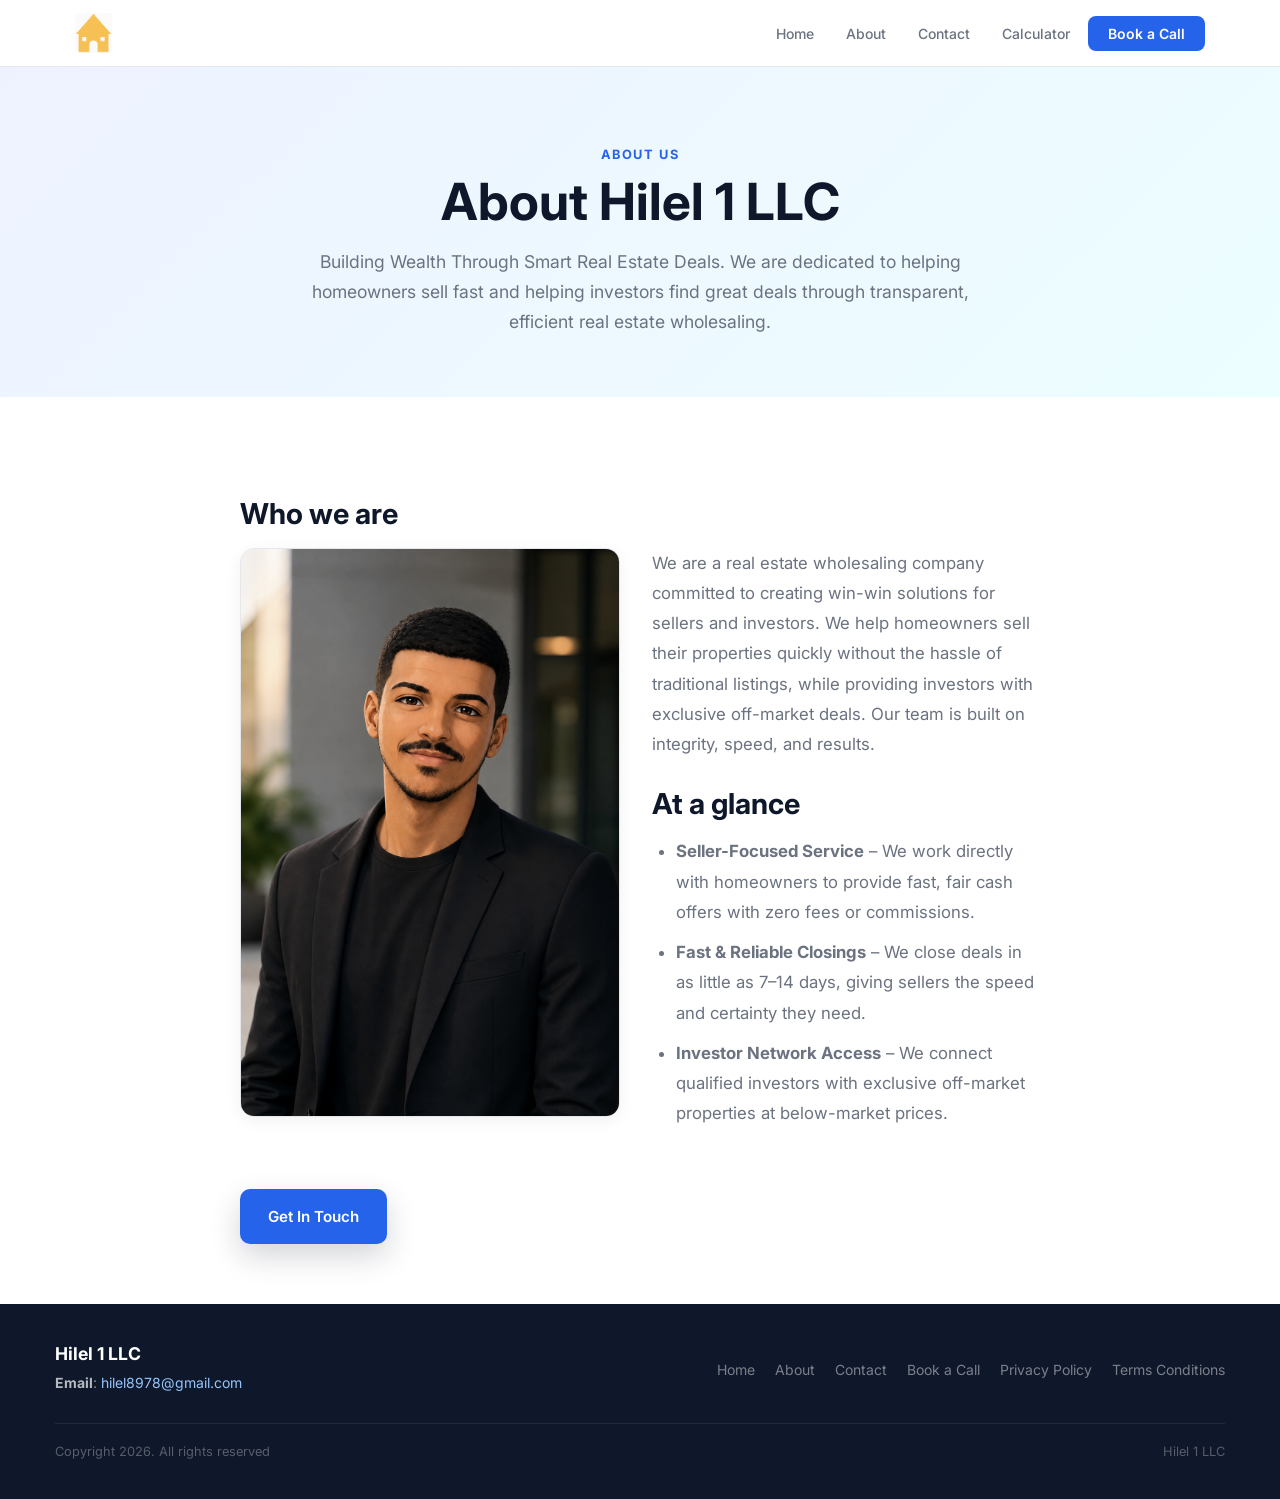
==== about.html @ 037d678c "Initial website import" ====
<!DOCTYPE html>
<html lang="en">
<head>
  <meta charset="UTF-8">
  <meta name="viewport" content="width=device-width, initial-scale=1.0">
  <title>About Us - Hilel 1 LLC</title>
  <meta name="description" content="Discover our company's story, mission, and values. Learn more about who we are and what drives our team.">
  <link rel="preconnect" href="https://fonts.googleapis.com">
  <link rel="preconnect" href="https://fonts.gstatic.com" crossorigin>
  <link href="https://fonts.googleapis.com/css2?family=Inter:ital,wght@0,400..800;1,400..800&display=swap" rel="stylesheet">
  <link rel="stylesheet" href="assets/css/style.css">
</head>
<body>

<!-- ══ NAV ══ -->
<nav>
  <div class="nav-inner">
    <a href="index.html" style="display:block;">
      <img src="assets/images/hillel_home_logo.png?v=home-yellow-2" alt="Home logo" class="nav-logo-img">
    </a>
    <div class="nav-links" id="nav-links">
      <a href="index.html" class="hide-mob">Home</a>
      <a href="about.html" class="hide-mob">About</a>
      <a href="contact.html" class="hide-mob">Contact</a>
      <a href="Calculator.html" class="hide-mob">Calculator</a>
      <a href="appointment.html" class="nav-cta">Book a Call</a>
    </div>
    <button class="hamburger" id="hamburger" aria-label="Toggle navigation">
      <span></span><span></span><span></span>
    </button>
  </div>
</nav>

<!-- ══ PAGE HEADER ══ -->
<header class="page-header">
  <div class="section-label">About Us</div>
  <h1 class="page-header-title">About Hilel 1 LLC</h1>
  <p class="page-header-desc">
    Building Wealth Through Smart Real Estate Deals. We are dedicated to helping homeowners sell fast and helping investors find great deals through transparent, efficient real estate wholesaling.
  </p>
</header>

<!-- ══ CONTENT ══ -->
<main class="content-block">
  <div class="content-inner">
    <h2>Who we are</h2>
    <div class="about-split">
      <img src="assets/images/hero-owner-professional.png" alt="Hilel 1 LLC representative" class="about-intro-photo">
      <div class="about-split-copy">
        <div class="about-intro-copy">
          <p>
            We are a real estate wholesaling company committed to creating win-win solutions for sellers and investors. We help homeowners sell their properties quickly without the hassle of traditional listings, while providing investors with exclusive off-market deals. Our team is built on integrity, speed, and results.
          </p>
        </div>

        <div class="about-glance">
          <h2>At a glance</h2>
          <ul>
            <li><strong>Seller-Focused Service</strong> – We work directly with homeowners to provide fast, fair cash offers with zero fees or commissions.</li>
            <li><strong>Fast &amp; Reliable Closings</strong> – We close deals in as little as 7–14 days, giving sellers the speed and certainty they need.</li>
            <li><strong>Investor Network Access</strong> – We connect qualified investors with exclusive off-market properties at below-market prices.</li>
          </ul>
        </div>
      </div>
    </div>

    <div style="margin-top: 40px;">
      <a href="contact.html" class="btn btn-blue">Get In Touch</a>
    </div>
  </div>
</main>

<!-- ══ FOOTER ══ -->
<footer id="footer">
  <div class="footer-inner">
    <div class="footer-top">
      <div class="footer-brand">
        <h3>Hilel 1 LLC</h3>
        <div class="footer-contact">
          <p><strong style="color:rgba(255,255,255,.7);">Email</strong>: <a href="mailto:hilel8978@gmail.com">hilel8978@gmail.com</a></p>
        </div>
      </div>
      <div class="footer-links">
        <a href="index.html">Home</a>
        <a href="about.html">About</a>
        <a href="contact.html">Contact</a>
        <a href="appointment.html">Book a Call</a>
        <a href="privacy-policy.html">Privacy Policy</a>
        <a href="terms-and-conditions.html">Terms Conditions</a>
      </div>
    </div>
    <div class="footer-legal">
      <p>Copyright 2026. All rights reserved</p>
      <p>Hilel 1 LLC</p>
    </div>
  </div>
</footer>

<script>
  document.getElementById('hamburger').addEventListener('click', function() {
    document.getElementById('nav-links').classList.toggle('active');
  });
</script>

</body>
</html>
---- assets/css/style.css ----
*, *::before, *::after { box-sizing: border-box; margin: 0; padding: 0; }

:root {
  --font-sans: 'Inter', system-ui, -apple-system, BlinkMacSystemFont, 'Segoe UI', sans-serif;
  --blue:     #2563eb;
  --blue-dk:  #1d4ed8;
  --blue-lt:  #eff6ff;
  --green:    #10b981;
  --navy:     #0f172a;
  --gray:     #6b7280;
  --gray-lt:  #f9fafb;
  --border:   #e5e7eb;
  --white:    #ffffff;
  --gold:     #f59e0b;
  --radius:   12px;
  --shadow-sm: 0 4px 16px rgba(15,23,42,.06);
  --shadow:    0 12px 40px rgba(15,23,42,.10);
}

html { scroll-behavior: smooth; }
body {
  font-family: var(--font-sans);
  background: var(--white);
  color: var(--navy);
  overflow-x: hidden;
}

button, input, textarea, select {
  font: inherit;
}

/* ── ANIMATIONS ── */
@keyframes fadeUp { from { opacity:0; transform:translateY(24px); } to { opacity:1; transform:translateY(0); } }
.fade-up { animation: fadeUp .65s ease both; }
.d1 { animation-delay:.1s; } .d2 { animation-delay:.2s; }
.d3 { animation-delay:.3s; } .d4 { animation-delay:.4s; }

h1,h2,h3 { font-family: inherit; line-height: 1.15; }

/* ── NAV ── */
nav {
  position: sticky; top: 0; z-index: 100;
  background: rgba(255,255,255,.92); backdrop-filter: blur(14px);
  border-bottom: 1px solid var(--border);
}
.nav-inner {
  max-width: 1170px; margin: 0 auto; padding: 0 20px;
  display: flex; align-items: center; justify-content: space-between;
  height: 66px;
}
.nav-logo-img { height: 40px; object-fit: contain; display: block; }
.nav-links { display: flex; gap: 4px; align-items: center; }
.nav-links a {
  color: var(--gray); text-decoration: none;
  font-size: .875rem; font-weight: 500; padding: 8px 14px; border-radius: 8px;
  transition: color .2s, background .2s;
}
.nav-links a:hover { color: var(--navy); background: var(--gray-lt); }
.nav-links .nav-cta {
  background: var(--blue); color: var(--white) !important;
  font-weight: 600; padding: 9px 20px; border-radius: 8px;
}
.nav-links .nav-cta:hover { background: var(--blue-dk); }
.hamburger { display: none; background: none; border: none; cursor: pointer; padding: 8px; }
.hamburger span { display: block; width: 22px; height: 2px; background: var(--navy); margin: 5px 0; border-radius: 2px; transition: all .3s; }

/* ── HERO ── */
.hero {
  background: linear-gradient(135deg, #eef2ff 0%, #ecfeff 100%);
  padding: 80px 20px;
  position: relative;
  isolation: isolate;
}
.hero-owner {
  background-image: url('../images/hero-owner-professional.png');
  background-size: cover;
  background-position: center 30%;
}
.hero-owner::before {
  content: "";
  position: absolute;
  inset: 0;
  background: linear-gradient(100deg, rgba(15,23,42,.82) 0%, rgba(15,23,42,.65) 48%, rgba(15,23,42,.45) 100%);
  z-index: -1;
}
.hero-inner {
  max-width: 1170px; margin: 0 auto;
  display: grid; grid-template-columns: 1fr 420px; gap: 60px; align-items: center;
  position: relative;
  z-index: 1;
}
.hero-badge {
  display: inline-block;
  color: var(--blue); font-size: .8rem; font-weight: 700; letter-spacing: .1em;
  text-transform: uppercase; margin-bottom: 20px;
}
.hero-title {
  font-size: clamp(2.4rem, 5vw, 3.8rem);
  color: var(--navy); margin-bottom: 24px;
  max-width: 780px;
}
.hero-title em { font-style: italic; color: var(--blue); }
.hero-desc { color: var(--gray); font-size: 1.05rem; line-height: 1.75; max-width: 500px; margin-bottom: 36px; }
.hero-btns { display: flex; gap: 12px; flex-wrap: wrap; }
.hero-owner .hero-badge {
  color: #fbbf24;
  background: rgba(15,23,42,.5);
  padding: 8px 12px;
  border-radius: 999px;
}
.hero-owner .hero-title { color: #ffffff; text-shadow: 0 10px 28px rgba(0,0,0,.35); }
.hero-owner .hero-desc { color: rgba(255,255,255,.88); max-width: 620px; }
.hero-hook {
  display: flex;
  flex-wrap: wrap;
  gap: 10px;
  margin-top: 20px;
}
.hero-hook span {
  display: inline-flex;
  align-items: center;
  padding: 9px 14px;
  border-radius: 999px;
  font-size: .8rem;
  font-weight: 700;
  letter-spacing: .04em;
  text-transform: uppercase;
  color: #ffffff;
  border: 1px solid rgba(255,255,255,.35);
  background: rgba(255,255,255,.12);
}

/* ── BUTTONS ── */
.btn {
  display: inline-flex; align-items: center; gap: 8px;
  padding: 14px 28px; border-radius: 10px; font-weight: 600; font-size: .95rem;
  text-decoration: none; border: none; cursor: pointer; font-family: inherit;
  transition: all .2s;
}
.btn-blue  { background: var(--blue); color: var(--white); box-shadow: 0 12px 30px rgba(15,23,42,.18); }
.btn-blue:hover  { background: var(--blue-dk); transform: translateY(-2px); }
.btn-outline { background: var(--white); color: var(--navy); border: 1px solid var(--border); box-shadow: 0 4px 12px rgba(15,23,42,.03); }
.btn-outline:hover { background: var(--gray-lt); transform: translateY(-2px); }
.btn-cobalt { background: var(--blue); color: var(--white); box-shadow: 0 12px 30px rgba(15,23,42,.18); }
.btn-cobalt:hover { background: var(--blue-dk); transform: translateY(-2px); }
.btn-green  { background: var(--green); color: var(--white); }
.btn-green:hover { background: #0d9f72; transform: translateY(-2px); }
.btn-full { width: 100%; justify-content: center; }

/* ── INQUIRY CARD ── */
.inquiry-card {
  background: rgba(255,255,255,.96); border-radius: 16px;
  box-shadow: 0 20px 50px rgba(15,23,42,.24);
  padding: 36px 32px 28px;
  border: 1px solid rgba(255,255,255,.5);
}
.inquiry-card h3 { font-size: 1.3rem; margin-bottom: 10px; color: var(--navy); }
.inquiry-card p { color: var(--gray); font-size: .9rem; line-height: 1.65; margin-bottom: 28px; }

/* ── SECTIONS ── */
section { padding: 80px 20px; }
.section-inner { max-width: 1170px; margin: 0 auto; }
.section-label {
  font-size: .8rem; font-weight: 700; letter-spacing: .12em;
  text-transform: uppercase; color: var(--blue); margin-bottom: 10px;
}
.section-title { font-size: clamp(1.9rem, 3.5vw, 2.7rem); color: var(--navy); margin-bottom: 16px; }
.section-desc { color: var(--gray); font-size: 1.05rem; line-height: 1.8; }

/* ── FORMS ── */
.form-group { margin-bottom: 20px; }
.form-group label { display: block; font-size: 0.9rem; font-weight: 600; color: var(--navy); margin-bottom: 8px; }
.form-control {
  width: 100%; padding: 14px 16px; font-size: 1rem;
  border: 1px solid var(--border); border-radius: 10px; background: var(--gray-lt);
  transition: all .2s; color: var(--navy);
}
.form-control:focus { outline: none; border-color: var(--blue); background: var(--white); box-shadow: 0 0 0 4px var(--blue-lt); }
textarea.form-control { resize: vertical; min-height: 120px; }

/* ── PAGE HEADER (For Internal Pages) ── */
.page-header { background: linear-gradient(135deg, #eef2ff 0%, #ecfeff 100%); padding: 80px 20px 60px; text-align: center; }
.page-header-title { font-size: clamp(2rem, 4vw, 3.2rem); color: var(--navy); margin-bottom: 16px; }
.page-header-desc { color: var(--gray); font-size: 1.1rem; line-height: 1.7; max-width: 700px; margin: 0 auto; }

/* ── CONTENT BLOCK (For Text-heavy pages like About, Privacy) ── */
.content-block { background: var(--white); padding: 60px 20px; }
.content-inner { max-width: 800px; margin: 0 auto; color: var(--gray); font-size: 1.05rem; line-height: 1.8; }
.content-inner h2 { color: var(--navy); font-size: 1.8rem; margin: 40px 0 16px; }
.content-inner h3 { color: var(--navy); font-size: 1.4rem; margin: 30px 0 12px; }
.content-inner p { margin-bottom: 20px; }
.content-inner ul, .content-inner ol { margin: 0 0 20px 24px; padding: 0; }
.content-inner li { margin-bottom: 10px; }
.about-split {
  margin: 18px 0 22px;
  display: grid;
  grid-template-columns: minmax(260px, 380px) minmax(0, 1fr);
  gap: 32px;
  align-items: start;
}
.about-intro-photo {
  width: 100%;
  max-width: 380px;
  display: block;
  border-radius: 14px;
  border: 1px solid var(--border);
  box-shadow: var(--shadow-sm);
}
.about-intro-copy p:last-child { margin-bottom: 0; }
.about-glance {
  margin-top: 28px;
}
.about-glance h2 { margin-top: 0; }
.about-glance ul { margin-top: 2px; }

/* ── WHY CHOOSE US ── */
.why-us { background: var(--white); }
.why-header { text-align: center; margin-bottom: 56px; }
.why-header .section-title { letter-spacing: -.03em; }
.why-header .section-desc { max-width: 640px; margin: 0 auto; }
.why-grid { display: grid; grid-template-columns: repeat(3,1fr); gap: 24px; }
.why-card {
  background: var(--gray-lt); border-radius: var(--radius);
  padding: 28px 24px; border: 1px solid transparent;
  transition: box-shadow .25s, transform .25s, border-color .25s;
}
.why-card:hover { transform: translateY(-5px); box-shadow: var(--shadow); border-color: #dbeafe; }
.why-icon {
  color: #2563eb;
  margin-bottom: 16px;
  width: 48px; height: 48px; display: flex; align-items: center; justify-content: center;
  background: #dbeafe; border-radius: 10px;
}
.why-icon svg {
  width: 23px;
  height: 23px;
  display: block;
}
.why-card h3 { font-size: 1.15rem; margin-bottom: 10px; color: var(--navy); }
.why-card p { color: var(--gray); font-size: .92rem; line-height: 1.75; }

/* ── SERVICES ── */
.services { background: var(--gray-lt); }
.services-top-row {
  display: grid; grid-template-columns: 1fr auto; gap: 32px;
  align-items: flex-start; margin-bottom: 40px;
}
.services-img { width: 100%; max-width: 220px; object-fit: contain; opacity: .7; }
.services-grid { display: grid; grid-template-columns: repeat(3,1fr); gap: 24px; margin-bottom: 40px; }
.service-card {
  background: var(--white); border-radius: var(--radius);
  padding: 28px 24px; border: 1px solid var(--border);
  box-shadow: var(--shadow-sm);
  transition: transform .25s, box-shadow .25s;
}
.service-card:hover { transform: translateY(-5px); box-shadow: var(--shadow); }
.service-card h3 { font-size: 1.15rem; margin-bottom: 10px; color: var(--navy); }
.service-card p { color: var(--gray); font-size: .92rem; line-height: 1.75; }
.services-cta { text-align: center; }

/* ── CTA SECTION ── */
.cta-section { background: var(--white); }
.cta-inner {
  display: grid; grid-template-columns: 1fr auto; gap: 40px; align-items: center;
  padding: 56px 48px; background: #f0f9ff; border-radius: 20px;
  border: 1px solid #bfdbfe;
}
.cta-section h2 { font-size: clamp(1.6rem,3vw,2.2rem); margin-bottom: 14px; letter-spacing:-.03em; }
.cta-section p { color: var(--gray); font-size: 1rem; line-height: 1.7; }

/* ── FOOTER ── */
footer { background: #0f172a; padding: 40px 20px; }
.footer-inner { max-width: 1170px; margin: 0 auto; }
.footer-top {
  display: grid; grid-template-columns: 1fr 1fr; gap: 32px;
  padding-bottom: 28px; border-bottom: 1px solid rgba(255,255,255,.08);
  align-items: center;
}
.footer-brand h3 { font-size: 1.1rem; color: var(--white); margin-bottom: 8px; }
.footer-brand p, .footer-contact p { color: rgba(255,255,255,.5); font-size: .875rem; line-height: 1.6; }
.footer-contact a { color: #93c5fd; text-decoration: none; }
.footer-links {
  display: flex; gap: 20px; flex-wrap: wrap; justify-content: flex-end; align-items: center;
}
.footer-links a { color: rgba(255,255,255,.45); font-size: .875rem; text-decoration: none; transition: color .2s; }
.footer-links a:hover { color: #fbbf24; }
.footer-legal {
  padding-top: 20px; display: flex; justify-content: space-between; align-items: center;
  flex-wrap: wrap; gap: 12px;
}
.footer-legal p { color: rgba(255,255,255,.3); font-size: .8rem; }

/* ── RESPONSIVE ── */
@media (max-width: 900px) {
  .hero-inner { grid-template-columns: 1fr; }
  .why-grid { grid-template-columns: 1fr 1fr; }
  .services-grid { grid-template-columns: 1fr 1fr; }
  .services-top-row { grid-template-columns: 1fr; }
  .services-img { display: none; }
  .about-split { grid-template-columns: 1fr; gap: 18px; }
  .about-intro-photo { max-width: 100%; }
  .cta-inner { grid-template-columns: 1fr; padding: 40px 28px; }
  .footer-top { grid-template-columns: 1fr; }
  .footer-links { justify-content: flex-start; }
}
@media (max-width: 580px) {
  section { padding: 48px 16px; }
  .hero { padding: 48px 16px; }
  .page-header { padding: 48px 16px 40px; }
  .content-block { padding: 40px 16px; }
  .why-grid, .services-grid { grid-template-columns: 1fr; }
  .nav-links .hide-mob { display: none; }
  .hamburger { display: block; }
  .hero-hook { gap: 8px; }
  .hero-hook span { font-size: .72rem; padding: 8px 10px; }
}

/* Mobile Nav Menu */
.nav-links.active {
  display: flex; flex-direction: column; position: absolute; top: 66px; left: 0; right: 0;
  background: rgba(255,255,255,.98); padding: 20px; border-bottom: 1px solid var(--border);
  box-shadow: 0 10px 20px rgba(0,0,0,0.05); gap: 12px;
}
.nav-links.active a { width: 100%; text-align: center; }
.nav-links.active .hide-mob { display: block; }
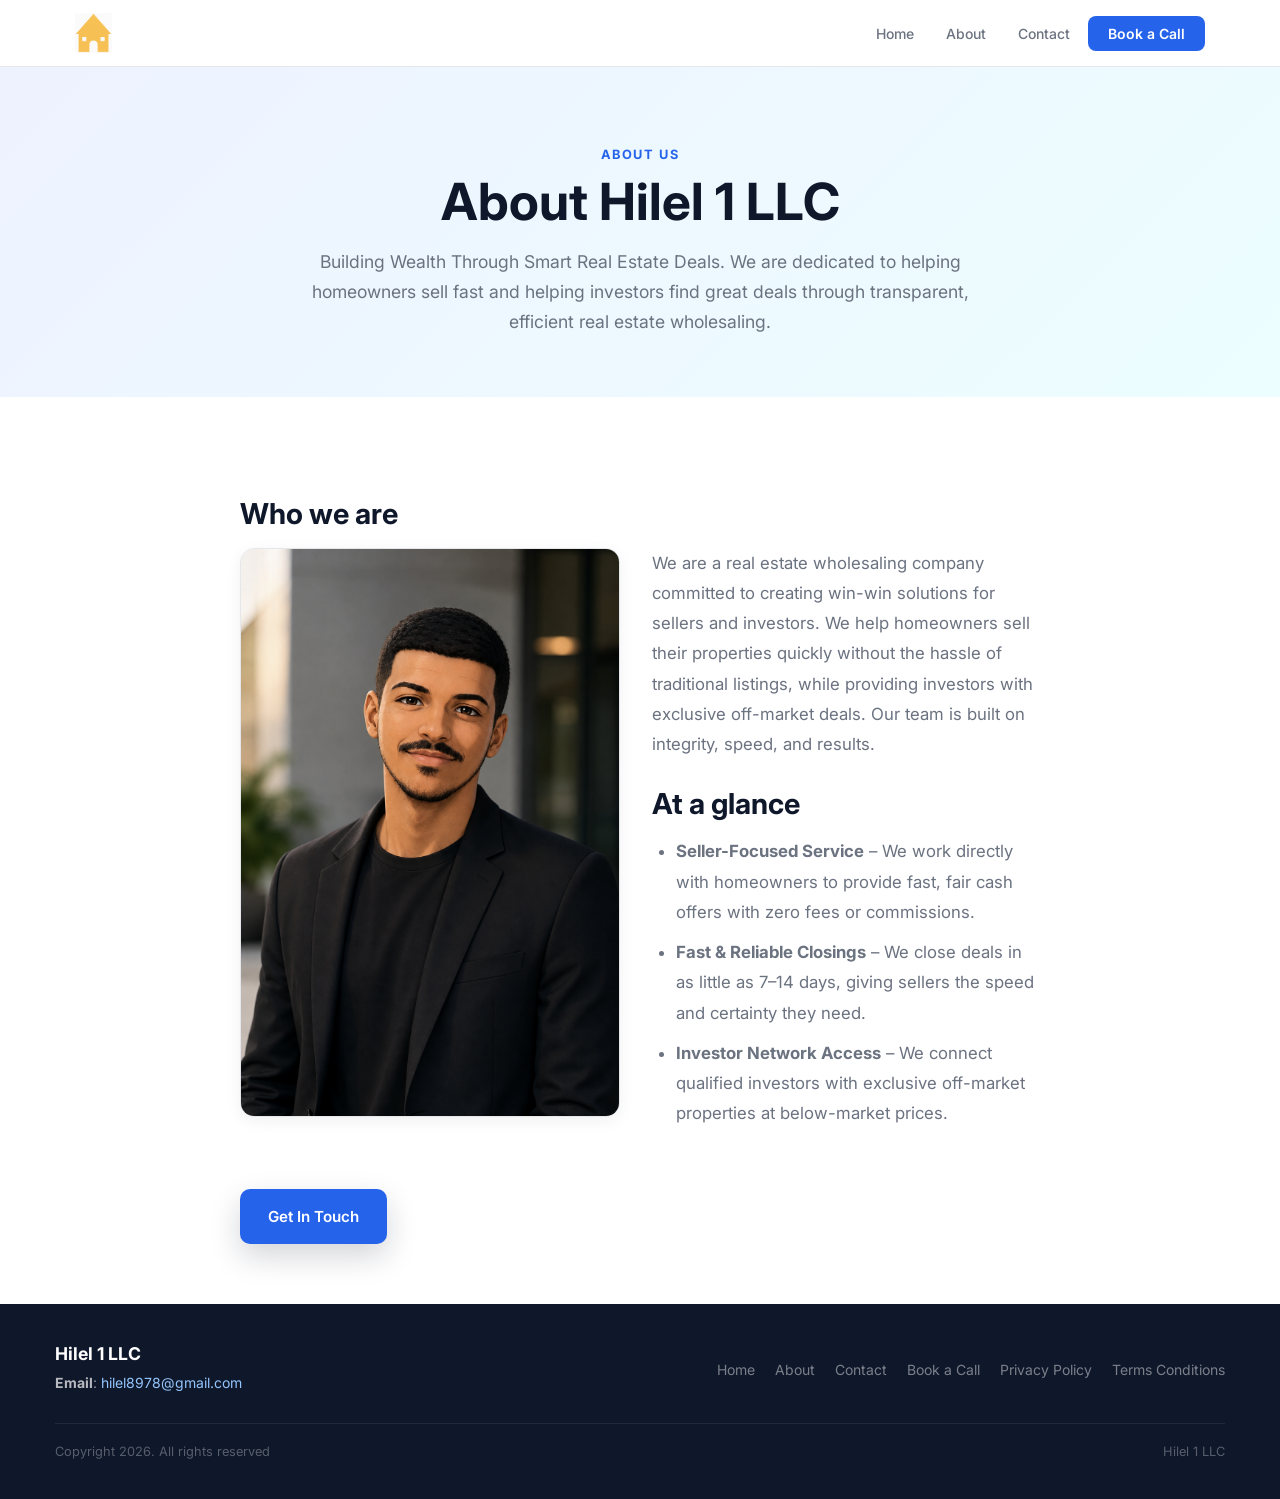
==== commit 457ef40c: "Protect calculator with basic auth" ====
--- a/about.html
+++ b/about.html
@@ -22,7 +22,6 @@
       <a href="index.html" class="hide-mob">Home</a>
       <a href="about.html" class="hide-mob">About</a>
       <a href="contact.html" class="hide-mob">Contact</a>
-      <a href="Calculator.html" class="hide-mob">Calculator</a>
       <a href="appointment.html" class="nav-cta">Book a Call</a>
     </div>
     <button class="hamburger" id="hamburger" aria-label="Toggle navigation">
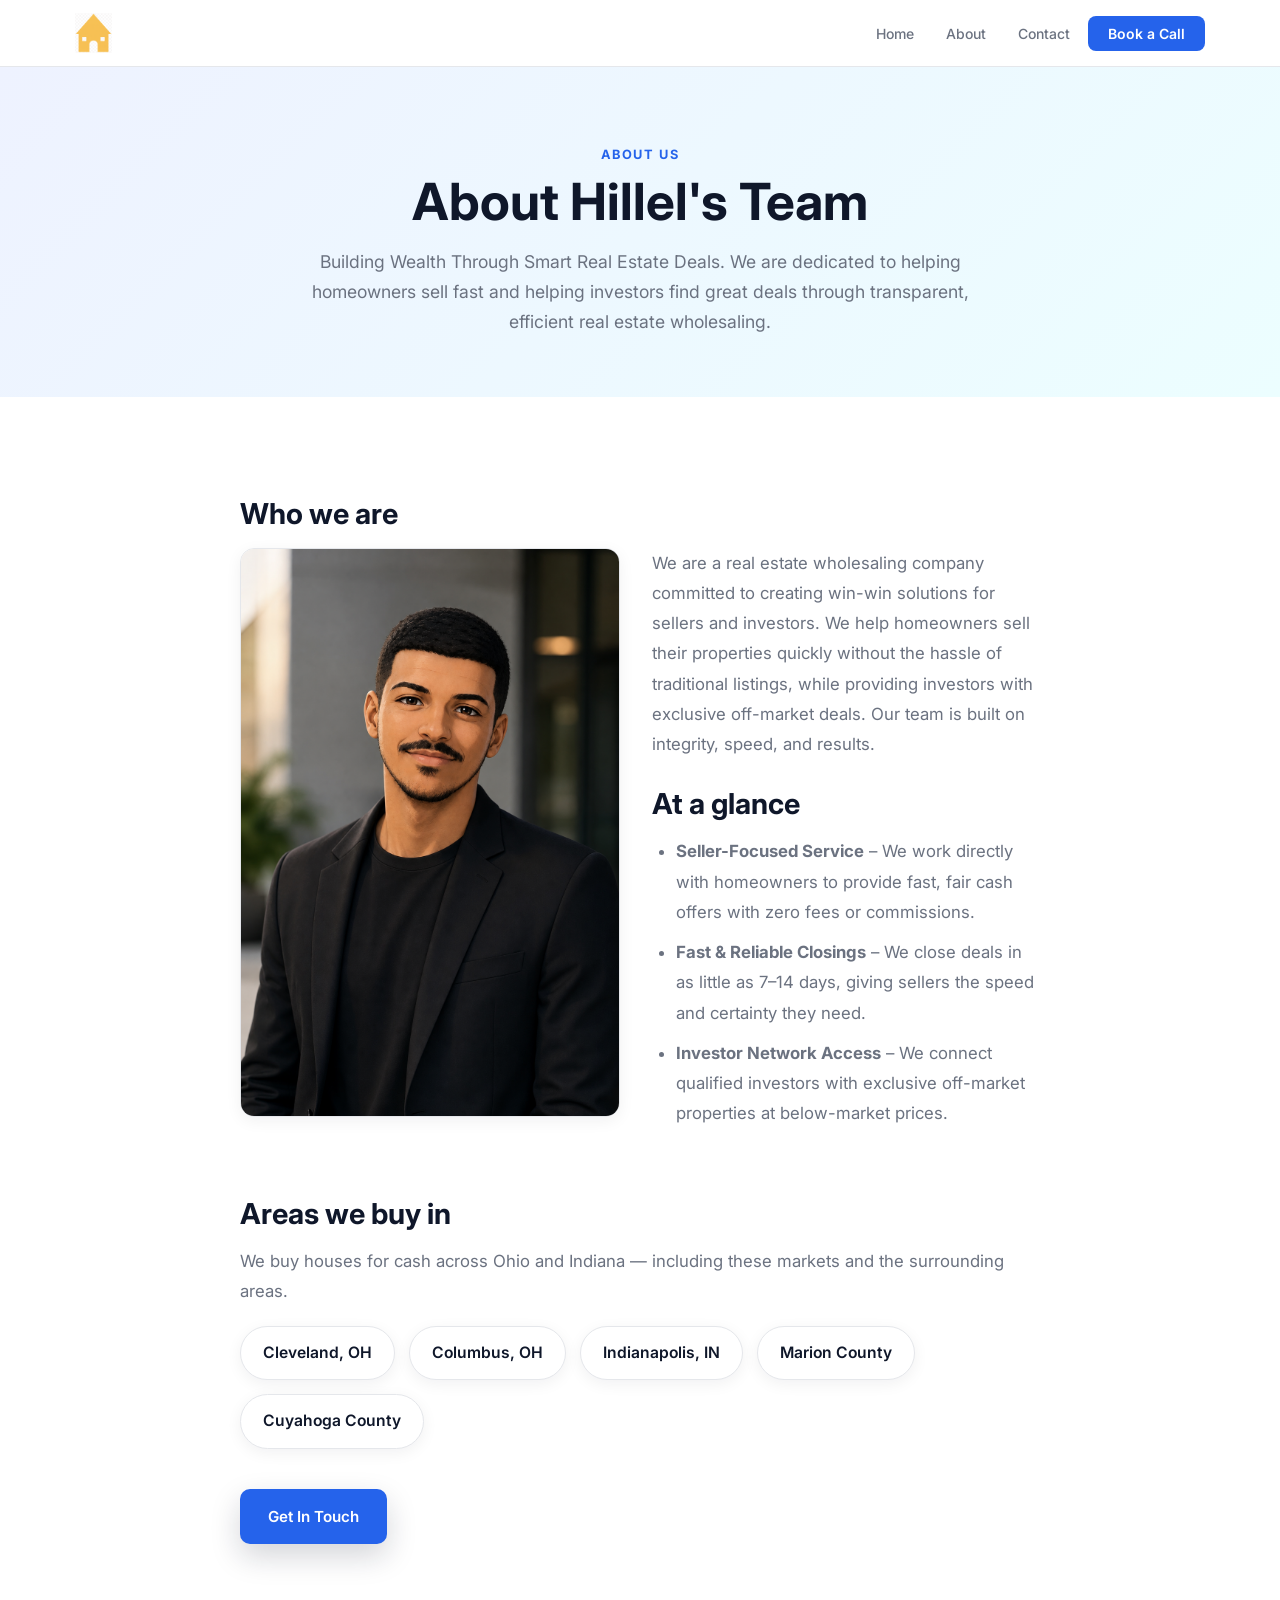
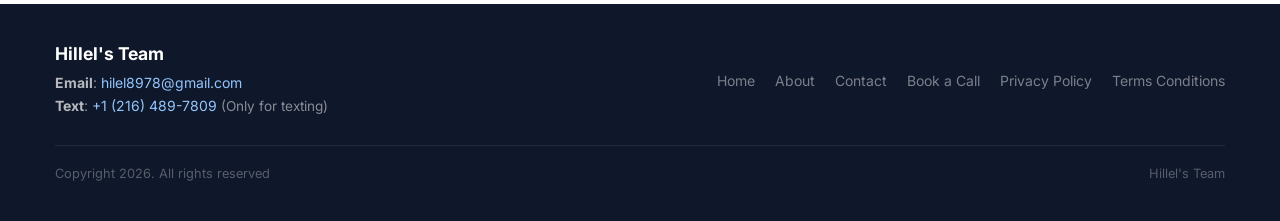
==== commit 3264cfe8: "Rebrand to Hillel's Team, add texting line and service areas - Replace "Hilel 1 LLC" with "Hillel's " ====
--- a/about.html
+++ b/about.html
@@ -3,8 +3,24 @@
 <head>
   <meta charset="UTF-8">
   <meta name="viewport" content="width=device-width, initial-scale=1.0">
-  <title>About Us - Hilel 1 LLC</title>
-  <meta name="description" content="Discover our company's story, mission, and values. Learn more about who we are and what drives our team.">
+  <title>About Hillel's Team | Trusted Cash Home Buyers in Ohio</title>
+  <meta name="description" content="Meet the team behind Hillel's Team. We're local Ohio cash home buyers helping sellers close fast, as-is, with fair offers and no agent fees or commissions.">
+  <meta name="author" content="Hillel's Team">
+  <link rel="canonical" href="https://cashbuyersohio.net/about.html">
+  <meta name="robots" content="index, follow">
+
+  <!-- Open Graph / social sharing -->
+  <meta property="og:type" content="website">
+  <meta property="og:site_name" content="Hillel's Team — Cash Buyers Ohio">
+  <meta property="og:title" content="About Hillel's Team | Trusted Cash Home Buyers in Ohio">
+  <meta property="og:description" content="Local Ohio cash home buyers helping sellers close fast, as-is, with fair offers and no agent fees or commissions.">
+  <meta property="og:url" content="https://cashbuyersohio.net/about.html">
+  <meta property="og:image" content="https://cashbuyersohio.net/assets/images/about-owner.jpeg">
+  <meta name="twitter:card" content="summary_large_image">
+  <meta name="twitter:title" content="About Hillel's Team | Trusted Cash Home Buyers in Ohio">
+  <meta name="twitter:description" content="Local Ohio cash home buyers helping sellers close fast, as-is, with fair offers.">
+  <meta name="twitter:image" content="https://cashbuyersohio.net/assets/images/about-owner.jpeg">
+
   <link rel="preconnect" href="https://fonts.googleapis.com">
   <link rel="preconnect" href="https://fonts.gstatic.com" crossorigin>
   <link href="https://fonts.googleapis.com/css2?family=Inter:ital,wght@0,400..800;1,400..800&display=swap" rel="stylesheet">
@@ -33,7 +49,7 @@
 <!-- ══ PAGE HEADER ══ -->
 <header class="page-header">
   <div class="section-label">About Us</div>
-  <h1 class="page-header-title">About Hilel 1 LLC</h1>
+  <h1 class="page-header-title">About Hillel's Team</h1>
   <p class="page-header-desc">
     Building Wealth Through Smart Real Estate Deals. We are dedicated to helping homeowners sell fast and helping investors find great deals through transparent, efficient real estate wholesaling.
   </p>
@@ -44,7 +60,7 @@
   <div class="content-inner">
     <h2>Who we are</h2>
     <div class="about-split">
-      <img src="assets/images/hero-owner-professional.png" alt="Hilel 1 LLC representative" class="about-intro-photo">
+      <img src="assets/images/hero-owner-professional.png" alt="Hillel's Team representative" class="about-intro-photo">
       <div class="about-split-copy">
         <div class="about-intro-copy">
           <p>
@@ -63,6 +79,18 @@
       </div>
     </div>
 
+    <div style="margin-top: 48px;">
+      <h2>Areas we buy in</h2>
+      <p>We buy houses for cash across Ohio and Indiana — including these markets and the surrounding areas.</p>
+      <div style="display:flex;flex-wrap:wrap;gap:14px;margin-top:20px;">
+        <span class="area-chip">Cleveland, OH</span>
+        <span class="area-chip">Columbus, OH</span>
+        <span class="area-chip">Indianapolis, IN</span>
+        <span class="area-chip">Marion County</span>
+        <span class="area-chip">Cuyahoga County</span>
+      </div>
+    </div>
+
     <div style="margin-top: 40px;">
       <a href="contact.html" class="btn btn-blue">Get In Touch</a>
     </div>
@@ -74,9 +102,10 @@
   <div class="footer-inner">
     <div class="footer-top">
       <div class="footer-brand">
-        <h3>Hilel 1 LLC</h3>
+        <h3>Hillel's Team</h3>
         <div class="footer-contact">
           <p><strong style="color:rgba(255,255,255,.7);">Email</strong>: <a href="mailto:hilel8978@gmail.com">hilel8978@gmail.com</a></p>
+          <p><strong style="color:rgba(255,255,255,.7);">Text</strong>: <a href="sms:+12164897809">+1 (216) 489-7809</a> <span style="color:rgba(255,255,255,.5);font-size:.85rem;">(Only for texting)</span></p>
         </div>
       </div>
       <div class="footer-links">
@@ -90,7 +119,7 @@
     </div>
     <div class="footer-legal">
       <p>Copyright 2026. All rights reserved</p>
-      <p>Hilel 1 LLC</p>
+      <p>Hillel's Team</p>
     </div>
   </div>
 </footer>
--- a/assets/css/style.css
+++ b/assets/css/style.css
@@ -323,3 +323,18 @@
 }
 .nav-links.active a { width: 100%; text-align: center; }
 .nav-links.active .hide-mob { display: block; }
+
+/* Service area chips */
+.area-chip {
+  display: inline-block;
+  padding: 12px 22px;
+  background: var(--white);
+  border: 1px solid var(--border);
+  border-radius: 999px;
+  color: var(--navy);
+  font-weight: 600;
+  font-size: 0.98rem;
+  box-shadow: var(--shadow-sm);
+  transition: border-color .15s, color .15s;
+}
+.area-chip:hover { border-color: var(--blue); color: var(--blue); }
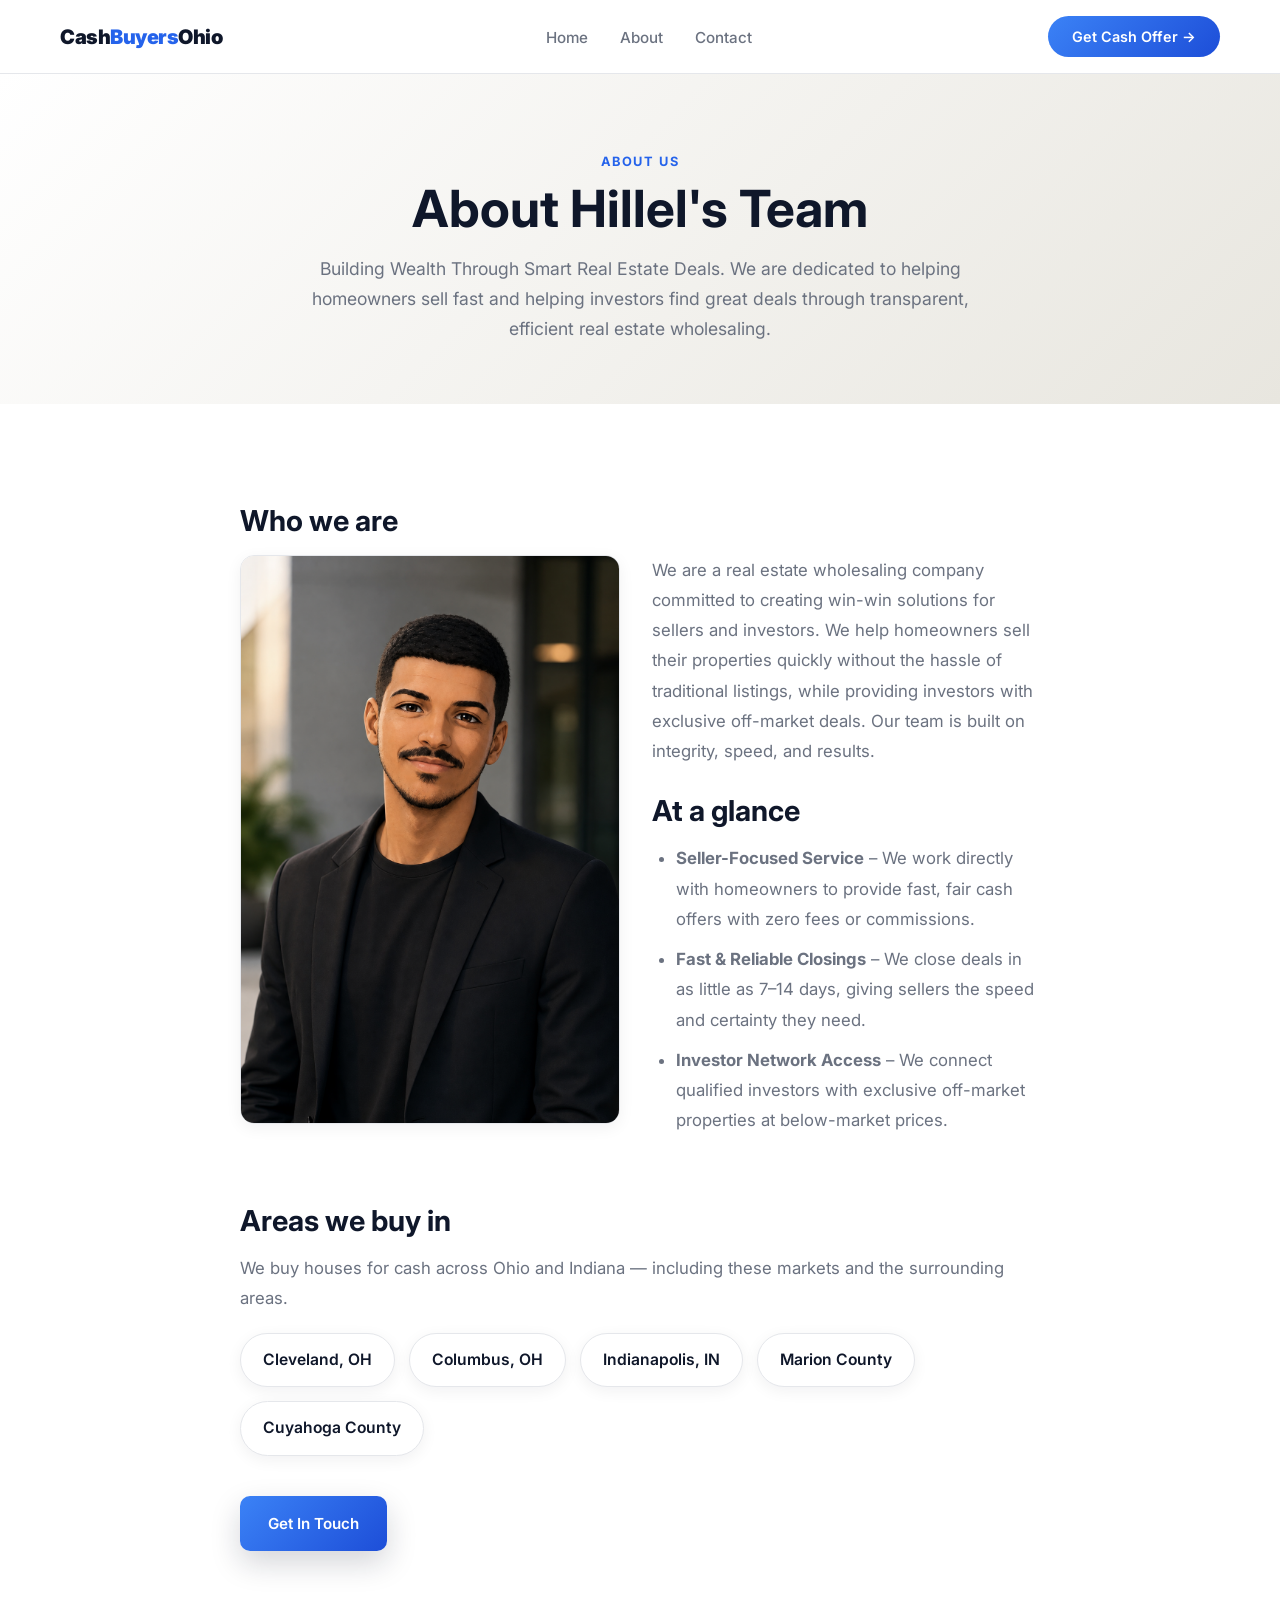
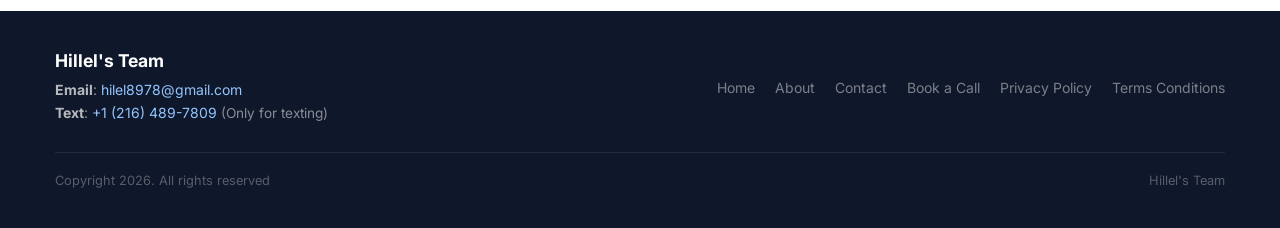
==== commit be793e5b: "Apply UI design updates: background gradients, mobile nav, rounded buttons, and layout fixes" ====
--- a/about.html
+++ b/about.html
@@ -29,21 +29,17 @@
 <body>
 
 <!-- ══ NAV ══ -->
-<nav>
-  <div class="nav-inner">
-    <a href="index.html" style="display:block;">
-      <img src="assets/images/hillel_home_logo.png?v=home-yellow-2" alt="Home logo" class="nav-logo-img">
-    </a>
-    <div class="nav-links" id="nav-links">
-      <a href="index.html" class="hide-mob">Home</a>
-      <a href="about.html" class="hide-mob">About</a>
-      <a href="contact.html" class="hide-mob">Contact</a>
-      <a href="appointment.html" class="nav-cta">Book a Call</a>
-    </div>
-    <button class="hamburger" id="hamburger" aria-label="Toggle navigation">
-      <span></span><span></span><span></span>
-    </button>
+<nav class="nav-d5">
+  <div class="n-logo"><a href="index.html" style="text-decoration:none;color:inherit;">Cash<em>Buyers</em>Ohio</a></div>
+  <div class="n-links" id="mobile-menu">
+    <a href="index.html">Home</a>
+    <a href="about.html">About</a>
+    <a href="contact.html">Contact</a>
   </div>
+  <a href="appointment.html" class="n-cta">Get Cash Offer &rarr;</a>
+  <button class="hamburger" id="nav-toggle" aria-label="Toggle navigation">
+    <span></span><span></span><span></span>
+  </button>
 </nav>
 
 <!-- ══ PAGE HEADER ══ -->
@@ -125,10 +121,26 @@
 </footer>
 
 <script>
-  document.getElementById('hamburger').addEventListener('click', function() {
-    document.getElementById('nav-links').classList.toggle('active');
-  });
+  const navToggle = document.getElementById('nav-toggle');
+  const mobileMenu = document.getElementById('mobile-menu');
+  if (navToggle && mobileMenu) {
+    navToggle.addEventListener('click', function() {
+      navToggle.classList.toggle('open');
+      mobileMenu.classList.toggle('open');
+    });
+    mobileMenu.querySelectorAll('a').forEach(link => {
+      link.addEventListener('click', () => {
+        navToggle.classList.remove('open');
+        mobileMenu.classList.remove('open');
+      });
+    });
+  }
 </script>
 
+
+<!-- Sticky Bottom CTA (Mobile Only) -->
+<div class="mobile-bottom-cta-d5">
+  <a href="appointment.html" class="n-cta-bottom">Get My Cash Offer</a>
+</div>
 </body>
 </html>
--- a/assets/css/style.css
+++ b/assets/css/style.css
@@ -52,13 +52,13 @@
 .nav-links { display: flex; gap: 4px; align-items: center; }
 .nav-links a {
   color: var(--gray); text-decoration: none;
-  font-size: .875rem; font-weight: 500; padding: 8px 14px; border-radius: 8px;
+  font-size: .875rem; font-weight: 500; padding: 8px 14px; border-radius: 50px;
   transition: color .2s, background .2s;
 }
 .nav-links a:hover { color: var(--navy); background: var(--gray-lt); }
 .nav-links .nav-cta {
   background: var(--blue); color: var(--white) !important;
-  font-weight: 600; padding: 9px 20px; border-radius: 8px;
+  font-weight: 600; padding: 9px 20px; border-radius: 50px;
 }
 .nav-links .nav-cta:hover { background: var(--blue-dk); }
 .hamburger { display: none; background: none; border: none; cursor: pointer; padding: 8px; }
@@ -66,7 +66,7 @@
 
 /* ── HERO ── */
 .hero {
-  background: linear-gradient(135deg, #eef2ff 0%, #ecfeff 100%);
+  background: linear-gradient(135deg, #ffffff 0%, #e8e6df 100%);
   padding: 80px 20px;
   position: relative;
   isolation: isolate;
@@ -137,11 +137,11 @@
   text-decoration: none; border: none; cursor: pointer; font-family: inherit;
   transition: all .2s;
 }
-.btn-blue  { background: var(--blue); color: var(--white); box-shadow: 0 12px 30px rgba(15,23,42,.18); }
+.btn-blue  { background: linear-gradient(135deg, #3b82f6 0%, #1d4ed8 100%); color: var(--white); box-shadow: 0 12px 30px rgba(15,23,42,.18); }
 .btn-blue:hover  { background: var(--blue-dk); transform: translateY(-2px); }
 .btn-outline { background: var(--white); color: var(--navy); border: 1px solid var(--border); box-shadow: 0 4px 12px rgba(15,23,42,.03); }
 .btn-outline:hover { background: var(--gray-lt); transform: translateY(-2px); }
-.btn-cobalt { background: var(--blue); color: var(--white); box-shadow: 0 12px 30px rgba(15,23,42,.18); }
+.btn-cobalt { background: linear-gradient(135deg, #3b82f6 0%, #1d4ed8 100%); color: var(--white); box-shadow: 0 12px 30px rgba(15,23,42,.18); }
 .btn-cobalt:hover { background: var(--blue-dk); transform: translateY(-2px); }
 .btn-green  { background: var(--green); color: var(--white); }
 .btn-green:hover { background: #0d9f72; transform: translateY(-2px); }
@@ -179,10 +179,12 @@
 textarea.form-control { resize: vertical; min-height: 120px; }
 
 /* ── PAGE HEADER (For Internal Pages) ── */
-.page-header { background: linear-gradient(135deg, #eef2ff 0%, #ecfeff 100%); padding: 80px 20px 60px; text-align: center; }
+.page-header { background: linear-gradient(135deg, #ffffff 0%, #e8e6df 100%); padding: 80px 20px 60px; text-align: center; }
 .page-header-title { font-size: clamp(2rem, 4vw, 3.2rem); color: var(--navy); margin-bottom: 16px; }
 .page-header-desc { color: var(--gray); font-size: 1.1rem; line-height: 1.7; max-width: 700px; margin: 0 auto; }
 
+
+.internal-grid-d5 { display: grid; grid-template-columns: 1fr 1fr; gap: 40px; }
 /* ── CONTENT BLOCK (For Text-heavy pages like About, Privacy) ── */
 .content-block { background: var(--white); padding: 60px 20px; }
 .content-inner { max-width: 800px; margin: 0 auto; color: var(--gray); font-size: 1.05rem; line-height: 1.8; }
@@ -338,3 +340,248 @@
   transition: border-color .15s, color .15s;
 }
 .area-chip:hover { border-color: var(--blue); color: var(--blue); }
+
+/* ── WE BUY IN ANY CONDITION (3 image cards) ── */
+.condition { background: var(--gray-lt); }
+.condition-grid { display: grid; grid-template-columns: repeat(3,1fr); gap: 24px; margin-top: 40px; }
+.condition-card {
+  background: var(--white); border: 1px solid var(--border); border-radius: 14px;
+  overflow: hidden; box-shadow: var(--shadow-sm); transition: transform .2s, box-shadow .2s;
+}
+.condition-card:hover { transform: translateY(-5px); box-shadow: var(--shadow); }
+.condition-photo {
+  height: 210px; background: #e2e8f0 center / cover no-repeat;
+  display: flex; align-items: flex-end;
+}
+.condition-body { padding: 22px 24px 26px; }
+.condition-label {
+  display: inline-block; font-size: .72rem; font-weight: 700; letter-spacing: .08em;
+  text-transform: uppercase; color: var(--blue); margin-bottom: 10px;
+}
+.condition-body h3 { font-size: 1.2rem; color: var(--navy); margin-bottom: 8px; }
+.condition-body p { color: var(--gray); font-size: .92rem; line-height: 1.7; margin: 0; }
+
+/* ── HOW IT WORKS (steps) ── */
+.steps { background: var(--white); }
+.steps-list { margin-top: 44px; display: flex; flex-direction: column; gap: 4px; }
+.step-row {
+  display: grid; grid-template-columns: 64px 1fr; gap: 22px; align-items: start;
+  padding: 28px 4px; border-top: 1px solid var(--border);
+}
+.step-row:last-child { border-bottom: 1px solid var(--border); }
+.step-num {
+  width: 52px; height: 52px; border-radius: 50%; background: var(--blue-lt);
+  color: var(--blue); font-weight: 700; font-size: 1.25rem;
+  display: flex; align-items: center; justify-content: center;
+}
+.step-body h3 { font-size: 1.2rem; color: var(--navy); margin-bottom: 6px; }
+.step-body p { color: var(--gray); font-size: .98rem; line-height: 1.75; margin: 0; }
+
+@media (max-width: 880px) {
+  .condition-grid { grid-template-columns: 1fr; }
+}
+
+/* ── DESIGN 5 SECTIONS (HOMEPAGE) ── */
+@keyframes fadeLeft{from{opacity:0;transform:translateX(-24px);}to{opacity:1;transform:translateX(0);}}
+@keyframes fadeRight{from{opacity:0;transform:translateX(24px);}to{opacity:1;transform:translateX(0);}}
+@keyframes float{0%,100%{transform:translateY(0);}50%{transform:translateY(-8px);}}
+
+/* HERO D5 */
+.hero-d5{min-height:calc(100vh - 148px);padding-top:0;display:grid;grid-template-columns:55% 45%;overflow:hidden;background: linear-gradient(135deg, #ffffff 0%, #e8e6df 100%);}
+.hero-left-d5{padding:10px 50px;display:flex;flex-direction:column;justify-content:center;background: linear-gradient(135deg, #ffffff 0%, #e8e6df 100%);}
+.h-eyebrow-d5{font-size:0.7rem;letter-spacing:3px;text-transform:uppercase;color:var(--blue);font-weight:700;margin-bottom:20px;display:flex;align-items:center;gap:8px;animation:fadeLeft .5s ease both;}
+.h-eyebrow-d5::before{content:'';display:inline-block;width:24px;height:2px;background:var(--blue);}
+.hero-left-d5 h1{font-size:clamp(1.6rem,2.8vw,2.8rem);font-weight:900;line-height:1.05;letter-spacing:-1px;margin-bottom:24px;color:var(--navy);animation:fadeLeft .5s .1s ease both;}
+.hero-left-d5 h1 em{color:var(--blue);font-style:normal;}
+.h-desc-d5{font-size:0.88rem;color:var(--gray);line-height:1.5;max-width:400px;margin-bottom:32px;animation:fadeLeft .5s .2s ease both;}
+
+.owner-card-d5{display:flex;align-items:center;gap:10px;background:#fff;border:1px solid var(--border);border-radius:10px;padding:8px 12px;margin-bottom:36px;box-shadow:0 2px 16px rgba(0,0,0,0.05);animation:fadeLeft .5s .3s ease both;}
+.owner-thumb-d5{width:40px;height:40px;border-radius:50%;object-fit:cover;object-position:center top;border:2px solid var(--blue);}
+.owner-info-d5{flex:1;}
+.owner-name-d5{font-weight:800;font-size:0.92rem;color:#1a1a1a;}
+.owner-role-d5{font-size:0.75rem;color:#888;margin-top:2px;}
+.owner-quote-d5{font-style:italic;font-size:0.8rem;color:#555;margin-top:6px;line-height:1.5;}
+
+.hero-btns-d5{display:flex;gap:12px;margin-bottom:32px;animation:fadeLeft .5s .4s ease both;}
+.btn-main-d5{background: linear-gradient(135deg, #3b82f6 0%, #1d4ed8 100%);color:#fff;padding:12px 24px;border-radius:50px;font-weight:700;font-size:0.88rem;text-decoration:none;transition:all .2s;display:inline-block;}
+.btn-main-d5:hover{background:var(--blue-dk);transform:translateY(-2px);box-shadow:0 8px 20px rgba(46,125,50,0.3);}
+.btn-outline-d5{border:1.5px solid #ccc;color:var(--navy);padding:11px 22px;border-radius:50px;font-weight:600;font-size:0.85rem;text-decoration:none;transition:all .2s;display:inline-block;}
+.btn-outline-d5:hover{border-color:#1a1a1a;color:#1a1a1a;}
+
+.trust-row-d5{display:flex;gap:10px 18px;flex-wrap:wrap;animation:fadeLeft .5s .5s ease both;}
+.trust-item-d5{font-size:0.78rem;color:#888;display:flex;align-items:center;gap:6px;}
+.trust-item-d5::before{content:'✓';color:var(--blue);font-weight:900;font-size:0.9rem;}
+
+.hero-right-d5{position:relative;background: linear-gradient(135deg, #ffffff 0%, #e8e6df 100%);overflow:hidden;}
+.hero-right-bg-d5{position:absolute;inset:0;display:grid;grid-template-rows:82% 18%;}
+.portrait-zone-d5{position:relative;overflow:hidden; height:100%;}
+.portrait-zone-d5 img{width:100%;height:100%;object-fit:cover;object-position:center 8%;}
+.portrait-overlay-d5{position:absolute;inset:0;background:linear-gradient(to bottom,transparent 50%,#f0f0ec 100%);}
+
+.house-strip-d5{display:grid;grid-template-columns:repeat(3,1fr);gap:3px;padding:3px;}
+.house-strip-d5 .hs-d5{overflow:hidden;border-radius:4px; height: 100%;}
+.house-strip-d5 .hs-d5 img{width:100%;height:100%;object-fit:cover;transition:transform .5s;}
+.house-strip-d5 .hs-d5:hover img{transform:scale(1.06);}
+
+.badge-float-d5{position:absolute;top:40px;right:32px;background:#fff;border-radius:10px;padding:14px 18px;box-shadow:0 8px 32px rgba(0,0,0,0.12);text-align:center;animation:float 4s ease-in-out infinite;}
+.badge-num-d5{font-size:1.6rem;font-weight:900;color:var(--blue);line-height:1;}
+.badge-label-d5{font-size:0.65rem;color:#888;text-transform:uppercase;letter-spacing:1.5px;margin-top:3px;}
+
+.divider-strip-d5{background:linear-gradient(135deg, #3b82f6 0%, #1d4ed8 100%);padding:18px 60px;display:flex;justify-content:center;gap:60px;flex-wrap:wrap;}
+.ds-item-d5{text-align:center;}
+.ds-num-d5{font-size:1.2rem;font-weight:900;color:#fff;}
+.ds-label-d5{font-size:0.7rem;color:rgba(255,255,255,0.65);text-transform:uppercase;letter-spacing:1.5px;margin-top:2px;}
+
+.about-d5{padding:90px 60px;background:#fff;display:grid;grid-template-columns:55% 45%;gap:70px;align-items:center;max-width:1200px;margin:0 auto;}
+.about-img-wrap-d5{order:-1;position:relative;}
+.about-img-frame-d5{display:flex;align-items:center;justify-content:center;padding:40px;}
+.about-img-frame-d5 img{width:100%;max-width:300px;height:auto;object-fit:contain;object-position:center;opacity:0.7;margin:0 auto;display:block;}
+.about-accent-d5{display:none;}
+.about-label-d5{font-size:0.68rem;letter-spacing:3px;text-transform:uppercase;color:var(--blue);font-weight:700;margin-bottom:16px;display:flex;align-items:center;gap:8px;}
+.about-label-d5::before{content:'';display:inline-block;width:20px;height:2px;background:var(--blue);}
+.about-text-d5 h2{font-size:clamp(1.8rem,3vw,2.8rem);font-weight:900;letter-spacing:-1.5px;line-height:1.1;margin-bottom:20px;color:#1a1a1a;}
+.about-bio-d5{color:#666;line-height:1.85;font-size:0.95rem;margin-bottom:28px;}
+.about-list-d5{list-style:none;display:flex;flex-direction:column;gap:10px;padding:0;margin:0;}
+.about-list-d5 li{display:flex;align-items:flex-start;gap:10px;color:#444;font-size:0.9rem;line-height:1.6;}
+.about-list-d5 li::before{content:'→';color:var(--blue);font-weight:700;flex-shrink:0;margin-top:1px;}
+
+.properties-d5{padding:90px 60px;background: linear-gradient(135deg, #ffffff 0%, #e8e6df 100%);}
+.prop-inner-d5{max-width:1100px;margin:0 auto;}
+.section-header-d5{margin-bottom:50px;}
+.sec-tag-d5{font-size:0.68rem;letter-spacing:3px;text-transform:uppercase;color:var(--blue);font-weight:700;margin-bottom:12px;display:flex;align-items:center;gap:8px;}
+.sec-tag-d5::before{content:'';display:inline-block;width:20px;height:2px;background:var(--blue);}
+.sec-h-d5{font-size:clamp(1.8rem,3vw,2.8rem);font-weight:900;letter-spacing:-1.5px;color:#1a1a1a;margin-bottom:10px;}
+.sec-sub-d5{color:#888;font-size:0.92rem;max-width:480px;line-height:1.7;}
+.prop-grid-d5{display:grid;grid-template-columns:repeat(3,1fr);gap:20px;}
+.pcard-d5{border-radius:6px;overflow:hidden;background:#fff;box-shadow:0 2px 20px rgba(0,0,0,0.06);transition:transform .3s,box-shadow .3s;}
+.pcard-d5:hover{transform:translateY(-4px);box-shadow:0 12px 40px rgba(0,0,0,0.1);}
+.pcard-img-d5{aspect-ratio:4/3;overflow:hidden;}
+.pcard-img-d5 img{width:100%;height:100%;object-fit:cover;transition:transform .5s;}
+.pcard-d5:hover .pcard-img-d5 img{transform:scale(1.05);}
+.pcard-body-d5{padding:18px 20px;}
+.pcard-tag-d5{display:inline-block;background:var(--blue-lt);color:var(--blue);padding:3px 10px;border-radius:3px;font-size:0.68rem;font-weight:700;letter-spacing:1px;text-transform:uppercase;margin-bottom:8px;}
+.pcard-title-d5{font-weight:700;font-size:0.92rem;color:#1a1a1a;margin-bottom:4px;}
+.pcard-desc-d5{font-size:0.8rem;color:#888;line-height:1.5;}
+
+.process-d5{padding:90px 60px;background:#fff;}
+.process-inner-d5{max-width:900px;margin:0 auto;}
+.process-steps-d5{margin-top:50px;display:flex;flex-direction:column;gap:1px;background:#e8e8e4;border-radius:8px;overflow:hidden;}
+.ps-d5{background:#fff;padding:36px 40px;display:grid;grid-template-columns:56px 1fr;gap:24px;align-items:start;transition:background .2s;}
+.ps-d5:hover{background: linear-gradient(135deg, #ffffff 0%, #e8e6df 100%);}
+.ps-num-d5{width:48px;height:48px;border-radius:50%;background:var(--blue-lt);display:flex;align-items:center;justify-content:center;font-weight:900;font-size:1rem;color:var(--blue);flex-shrink:0;}
+.ps-d5 h3{font-size:1.05rem;font-weight:800;margin-bottom:6px;color:#1a1a1a;}
+.ps-d5 p{color:#777;font-size:0.88rem;line-height:1.7;margin:0;}
+
+.cta-d5{padding:90px 60px;background:#1a1a1a;display:grid;grid-template-columns:1fr auto;align-items:center;gap:40px;}
+.cta-text-d5 h2{font-size:clamp(2rem,3.5vw,3rem);font-weight:900;color:#fff;letter-spacing:-2px;line-height:1.1;margin-bottom:10px;}
+.cta-text-d5 p{color:#888;font-size:0.95rem;line-height:1.7;margin:0;}
+.cta-action-d5{text-align:right;}
+.cta-action-d5 a{display:inline-block;background: linear-gradient(135deg, #3b82f6 0%, #1d4ed8 100%);color:#fff;padding:18px 44px;border-radius:50px;font-weight:700;font-size:1rem;text-decoration:none;transition:all .2s;white-space:nowrap;}
+.cta-action-d5 a:hover{background:var(--blue-dk);transform:translateY(-2px);box-shadow:0 10px 28px rgba(46,125,50,0.4);}
+.cta-sub-d5{font-size:0.75rem;color:#555;margin-top:10px;text-align:right;}
+
+.reveal{opacity:0;transform:translateY(18px);transition:opacity .6s ease,transform .6s ease;}
+.reveal.visible{opacity:1;transform:translateY(0);}
+.reveal-left{opacity:0;transform:translateX(-18px);transition:opacity .6s ease,transform .6s ease;}
+.reveal-left.visible{opacity:1;transform:translateX(0);}
+.reveal-right{opacity:0;transform:translateX(18px);transition:opacity .6s ease,transform .6s ease;}
+.reveal-right.visible{opacity:1;transform:translateX(0);}
+
+
+
+/* ── DESIGN 5 NAV ── */
+.nav-d5 {
+  padding: 16px 60px;
+  display: flex;
+  justify-content: space-between;
+  align-items: center;
+  position: sticky;
+  top: 0;
+  z-index: 100;
+  background: rgba(255,255,255,.92);
+  backdrop-filter: blur(14px);
+  border-bottom: 1px solid var(--border);
+  font-family: var(--font-sans);
+}
+.n-logo { font-weight: 900; font-size: 1.25rem; letter-spacing: -0.5px; color: var(--navy); }
+.n-logo em { color: var(--blue); font-style: normal; }
+.n-links a {
+  color: var(--gray); text-decoration: none; font-size: 0.95rem; font-weight: 500;
+  margin-left: 28px; transition: color .2s;
+}
+.n-links a:hover { color: var(--navy); }
+.n-cta {
+  background: linear-gradient(135deg, #3b82f6 0%, #1d4ed8 100%) !important; color: #fff !important; padding: 12px 24px; border-radius: 50px;
+  font-weight: 600; font-size: 0.9rem; text-decoration: none; transition: all .2s; display: inline-block;
+}
+.n-cta:hover { background: var(--blue-dk) !important; transform: translateY(-2px); box-shadow: 0 8px 20px rgba(37,99,235,.25); }
+
+
+/* ── CONSOLIDATED MOBILE STYLES (Max Width: 860px) ── */
+@media(max-width:860px){
+  /* Hero & Layout Layout Overrides */
+  .hero-d5{grid-template-columns:1fr !important; height:auto !important; min-height:auto !important; overflow:visible !important; display: flex !important; flex-direction: column !important;}
+  .hero-left-d5{padding:40px 24px !important; display:flex; flex-direction:column; justify-content:center;}
+  .hero-right-d5{min-height:550px !important; position:relative !important; width:100% !important;}
+  .hero-right-bg-d5{position:absolute;inset:0;display:grid;grid-template-rows:70% 30% !important;}
+  .hero-left-d5 h1{font-size:2.2rem !important; margin-bottom:12px !important;}
+  
+  .about-d5{grid-template-columns:1fr !important; padding:60px 24px !important; gap: 10px !important;}
+  .about-img-frame-d5{padding: 10px !important;}
+  .about-accent-d5{display:none;}
+  
+  .prop-grid-d5{grid-template-columns:1fr !important;}
+  .internal-grid-d5{grid-template-columns:1fr !important;}
+  
+  .cta-d5{grid-template-columns:1fr !important; gap:24px !important; padding: 40px 24px !important;}
+  .cta-action-d5, .cta-sub-d5{text-align:left;}
+  
+  .properties-d5, .process-d5{padding:20px 24px 60px 24px;}
+  .divider-strip-d5{gap:28px !important; padding:18px 24px !important; justify-content:center !important;}
+  .trust-row-d5{justify-content:center !important;}
+  
+  /* NAV D5 Mobile Overrides */
+  .nav-d5 { padding: 16px 20px; }
+  .n-cta { display: none; } /* Hide header CTA on mobile */
+  
+  /* Hamburger Menu Toggle */
+  .hamburger { display: block; z-index: 101; position: relative; }
+  .hamburger.open span:nth-child(1) { transform: translateY(7px) rotate(45deg); }
+  .hamburger.open span:nth-child(2) { opacity: 0; }
+  .hamburger.open span:nth-child(3) { transform: translateY(-7px) rotate(-45deg); }
+  
+  /* Mobile Dropdown Nav */
+  .n-links {
+    display: flex; flex-direction: column; position: absolute; top: 100%; left: 0; right: 0;
+    background: rgba(255,255,255,.98); padding: 0; border-bottom: 1px solid var(--border);
+    box-shadow: 0 10px 20px rgba(0,0,0,0.05); gap: 0;
+    max-height: 0; overflow: hidden; opacity: 0; transition: max-height 0.4s ease, opacity 0.4s ease, padding 0.4s ease;
+  }
+  .n-links.open {
+    max-height: 400px; opacity: 1; padding: 10px 0 20px 0;
+  }
+  .n-links a {
+    margin: 0; padding: 16px 24px; font-size: 1.1rem; border-bottom: 1px solid #f0f0f0;
+  }
+  .n-links a:last-child { border-bottom: none; }
+  
+  /* Sticky Bottom CTA Bar */
+  .mobile-bottom-cta-d5 {
+    display: block !important;
+    position: fixed; bottom: 0; left: 0; right: 0;
+    background: #fff; padding: 16px 20px; padding-bottom: calc(16px + env(safe-area-inset-bottom));
+    box-shadow: 0 -4px 20px rgba(0,0,0,0.08); z-index: 99; border-top: 1px solid #eee;
+  }
+  .mobile-bottom-cta-d5 .n-cta-bottom {
+    display: block; width: 100%; text-align: center;
+    background: linear-gradient(135deg, #3b82f6 0%, #1d4ed8 100%); color: #fff; padding: 16px; border-radius: 50px;
+    font-weight: 700; font-size: 1.1rem; text-decoration: none;
+    box-shadow: 0 4px 12px rgba(37,99,235,.2);
+  }
+  body {
+    padding-bottom: 90px; /* Safe area so bottom CTA doesn't cover footer */
+  }
+}
+
+/* Ensure bottom CTA is hidden on desktop */
+.mobile-bottom-cta-d5 { display: none; }
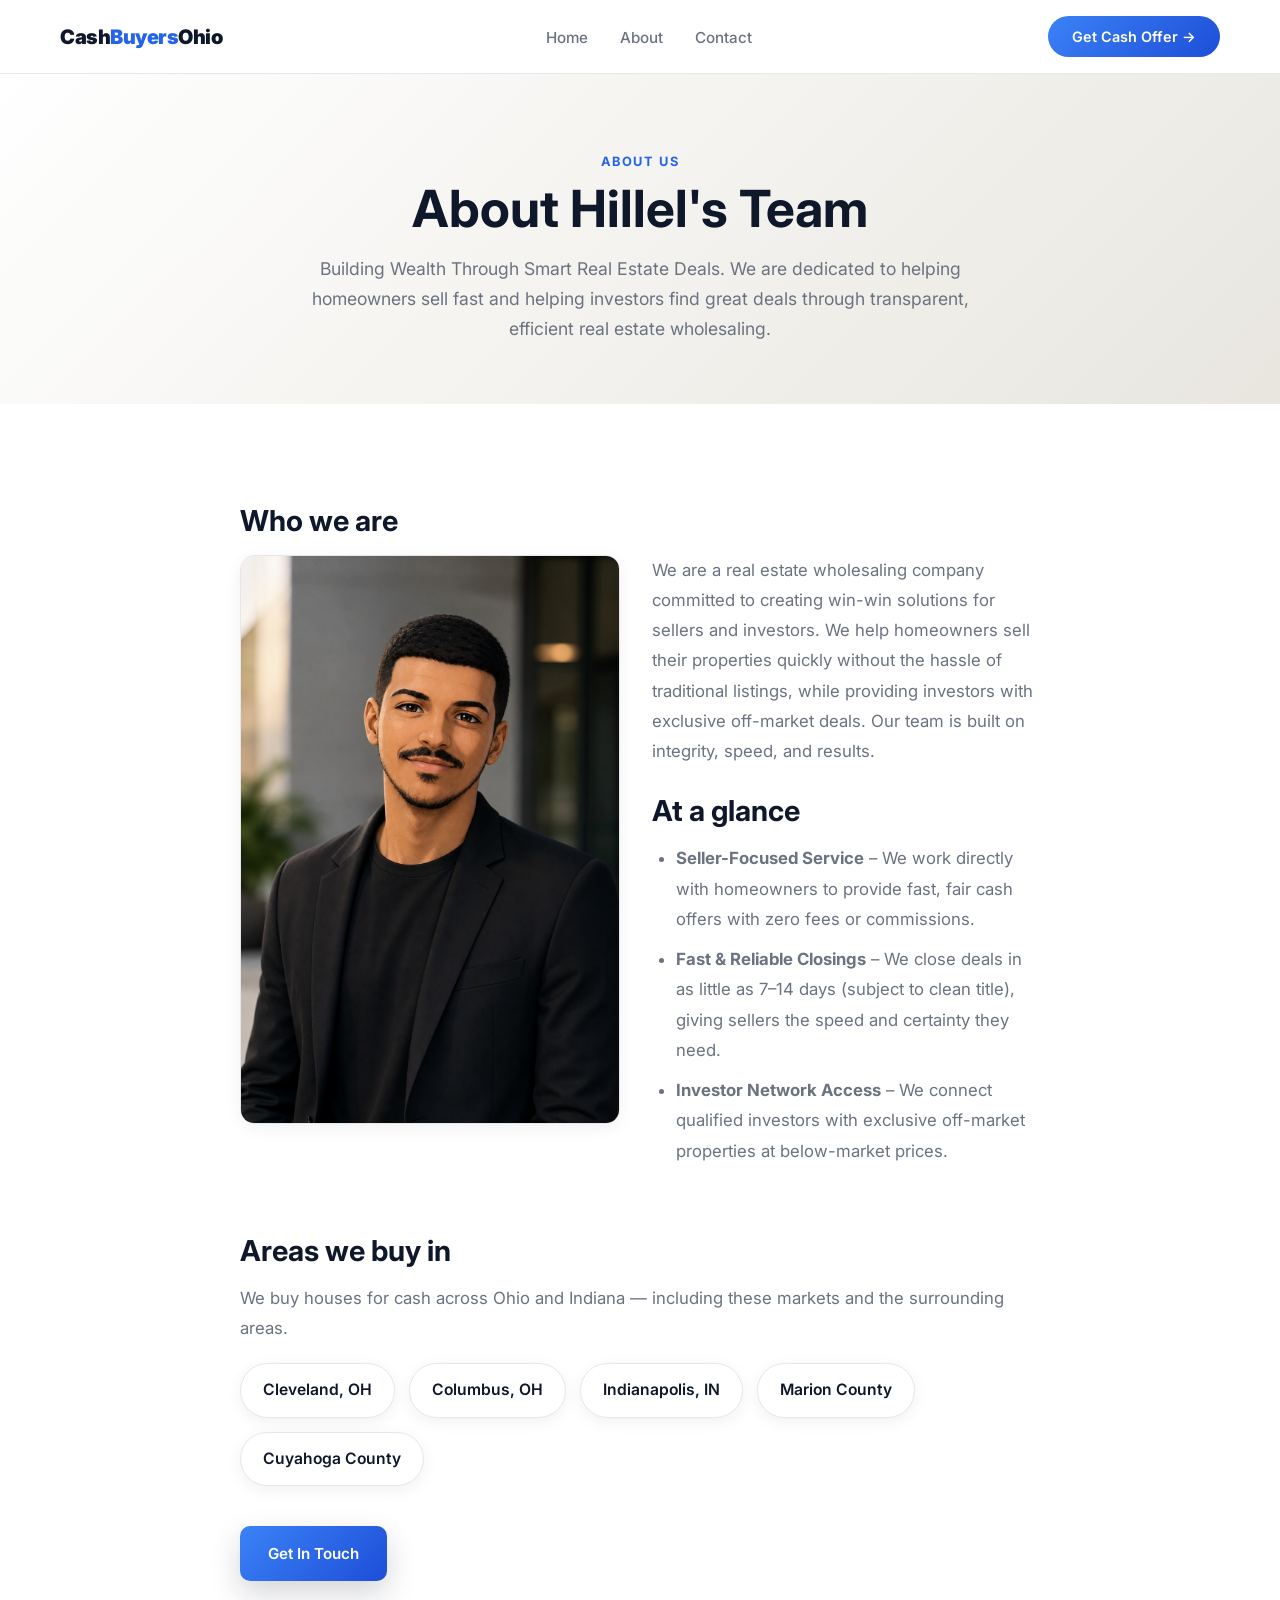
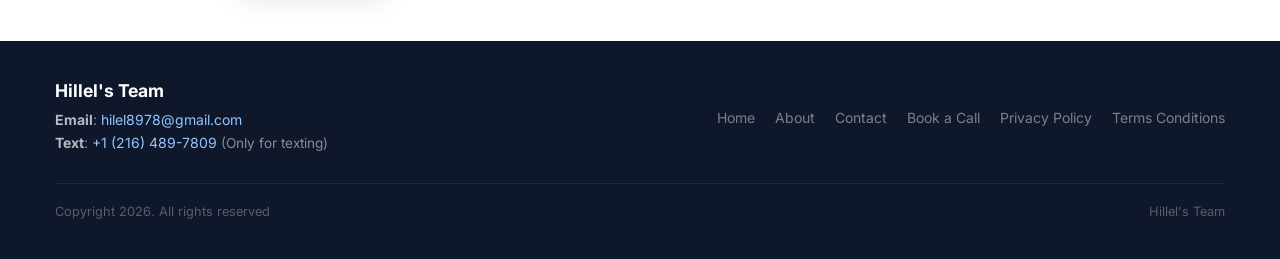
==== commit d4ceb7bd: "Update closing timeline title disclaimer" ====
--- a/about.html
+++ b/about.html
@@ -68,7 +68,7 @@
           <h2>At a glance</h2>
           <ul>
             <li><strong>Seller-Focused Service</strong> – We work directly with homeowners to provide fast, fair cash offers with zero fees or commissions.</li>
-            <li><strong>Fast &amp; Reliable Closings</strong> – We close deals in as little as 7–14 days, giving sellers the speed and certainty they need.</li>
+            <li><strong>Fast &amp; Reliable Closings</strong> – We close deals in as little as 7–14 days (subject to clean title), giving sellers the speed and certainty they need.</li>
             <li><strong>Investor Network Access</strong> – We connect qualified investors with exclusive off-market properties at below-market prices.</li>
           </ul>
         </div>
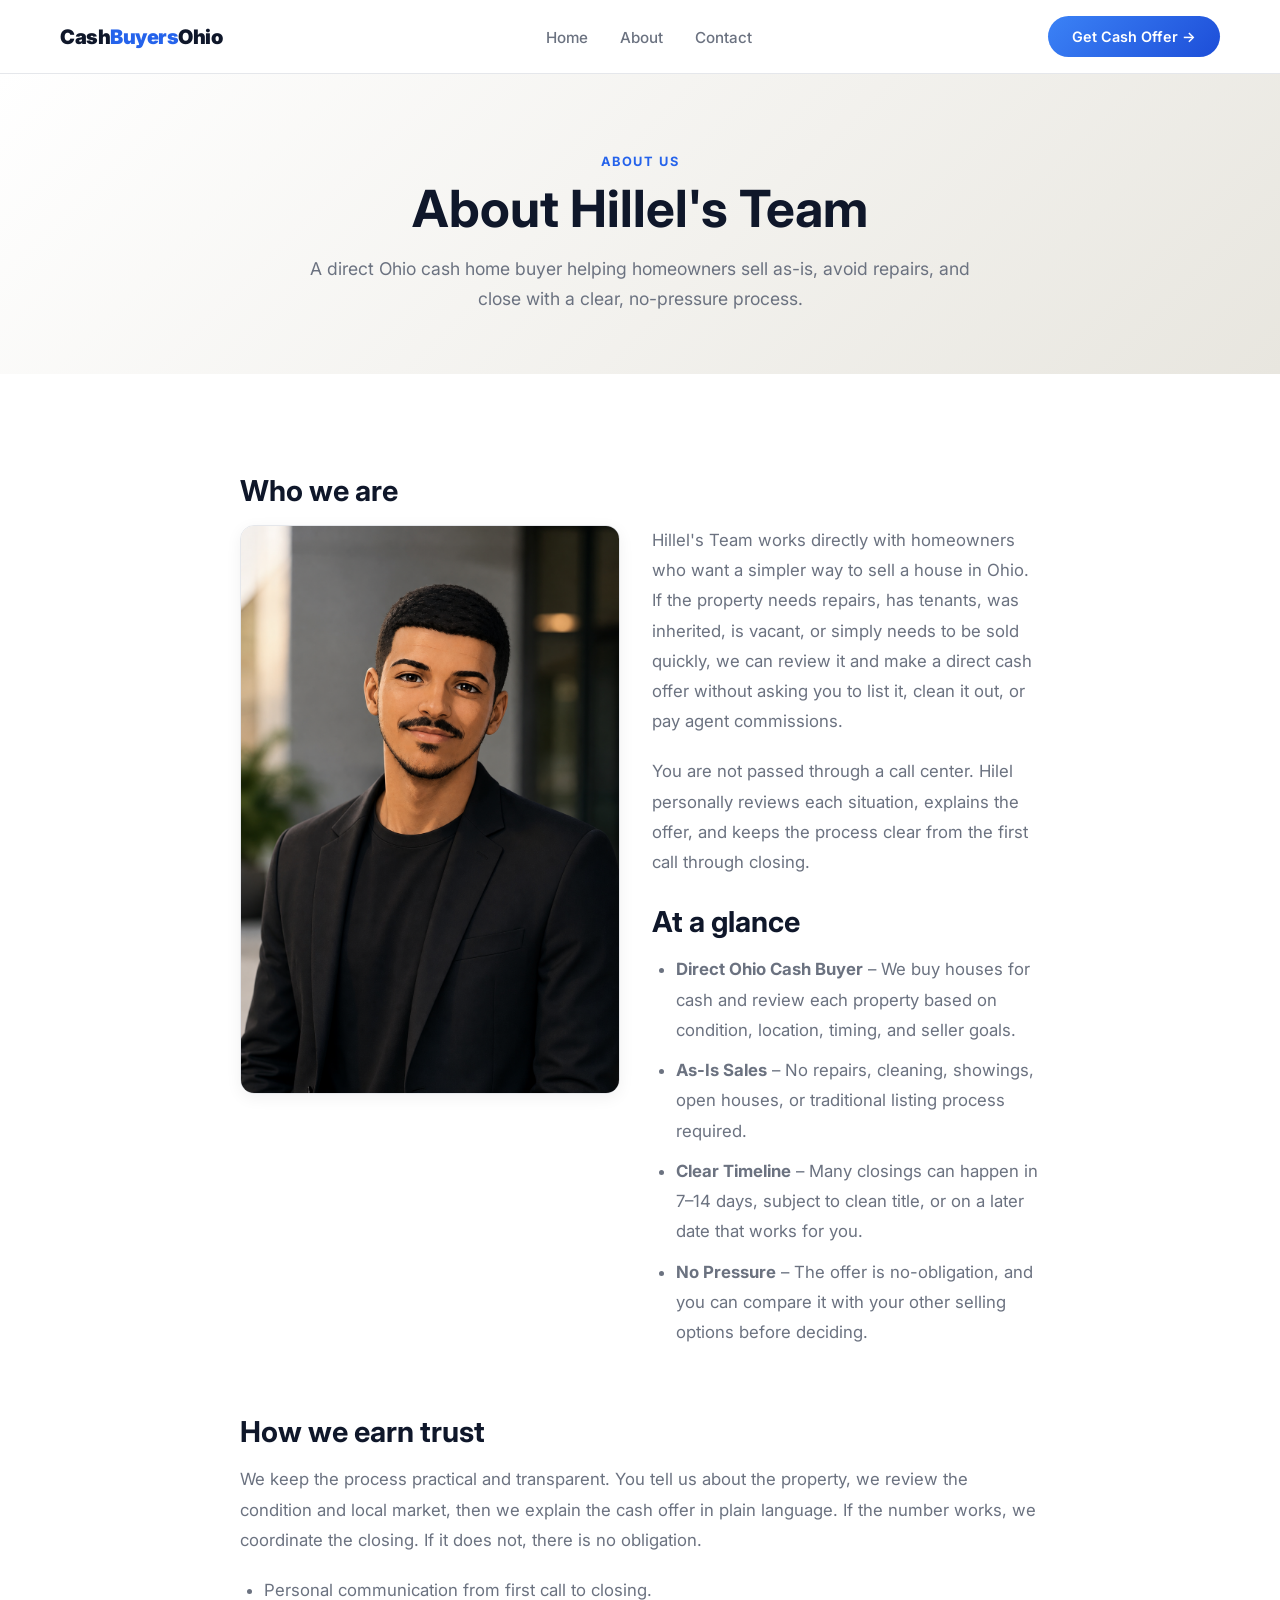
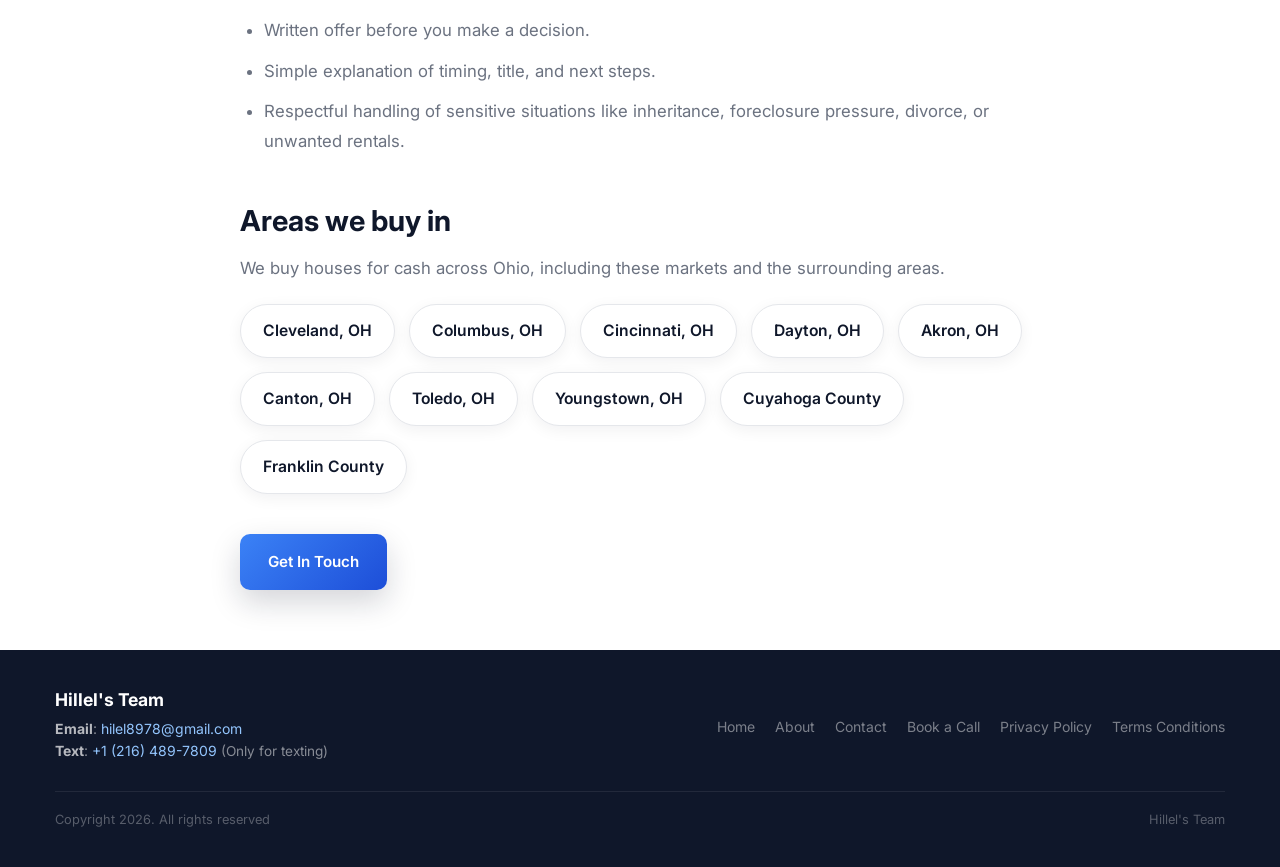
==== commit 3206e04f: "SEO: expand keyword coverage for high-intent search terms Close the biggest gaps found in the keywor" ====
--- a/about.html
+++ b/about.html
@@ -47,7 +47,7 @@
   <div class="section-label">About Us</div>
   <h1 class="page-header-title">About Hillel's Team</h1>
   <p class="page-header-desc">
-    Building Wealth Through Smart Real Estate Deals. We are dedicated to helping homeowners sell fast and helping investors find great deals through transparent, efficient real estate wholesaling.
+    A direct Ohio cash home buyer helping homeowners sell as-is, avoid repairs, and close with a clear, no-pressure process.
   </p>
 </header>
 
@@ -56,34 +56,54 @@
   <div class="content-inner">
     <h2>Who we are</h2>
     <div class="about-split">
-      <img src="assets/images/hero-owner-professional.png" alt="Hillel's Team representative" class="about-intro-photo">
+      <img src="assets/images/hero-owner-professional.png" alt="Hilel from Hillel's Team, direct Ohio cash home buyer" class="about-intro-photo">
       <div class="about-split-copy">
         <div class="about-intro-copy">
           <p>
-            We are a real estate wholesaling company committed to creating win-win solutions for sellers and investors. We help homeowners sell their properties quickly without the hassle of traditional listings, while providing investors with exclusive off-market deals. Our team is built on integrity, speed, and results.
+            Hillel's Team works directly with homeowners who want a simpler way to sell a house in Ohio. If the property needs repairs, has tenants, was inherited, is vacant, or simply needs to be sold quickly, we can review it and make a direct cash offer without asking you to list it, clean it out, or pay agent commissions.
+          </p>
+          <p>
+            You are not passed through a call center. Hilel personally reviews each situation, explains the offer, and keeps the process clear from the first call through closing.
           </p>
         </div>
 
         <div class="about-glance">
           <h2>At a glance</h2>
           <ul>
-            <li><strong>Seller-Focused Service</strong> – We work directly with homeowners to provide fast, fair cash offers with zero fees or commissions.</li>
-            <li><strong>Fast &amp; Reliable Closings</strong> – We close deals in as little as 7–14 days (subject to clean title), giving sellers the speed and certainty they need.</li>
-            <li><strong>Investor Network Access</strong> – We connect qualified investors with exclusive off-market properties at below-market prices.</li>
+            <li><strong>Direct Ohio Cash Buyer</strong> – We buy houses for cash and review each property based on condition, location, timing, and seller goals.</li>
+            <li><strong>As-Is Sales</strong> – No repairs, cleaning, showings, open houses, or traditional listing process required.</li>
+            <li><strong>Clear Timeline</strong> – Many closings can happen in 7–14 days, subject to clean title, or on a later date that works for you.</li>
+            <li><strong>No Pressure</strong> – The offer is no-obligation, and you can compare it with your other selling options before deciding.</li>
           </ul>
         </div>
       </div>
     </div>
 
     <div style="margin-top: 48px;">
+      <h2>How we earn trust</h2>
+      <p>We keep the process practical and transparent. You tell us about the property, we review the condition and local market, then we explain the cash offer in plain language. If the number works, we coordinate the closing. If it does not, there is no obligation.</p>
+      <ul>
+        <li>Personal communication from first call to closing.</li>
+        <li>Written offer before you make a decision.</li>
+        <li>Simple explanation of timing, title, and next steps.</li>
+        <li>Respectful handling of sensitive situations like inheritance, foreclosure pressure, divorce, or unwanted rentals.</li>
+      </ul>
+    </div>
+
+    <div style="margin-top: 48px;">
       <h2>Areas we buy in</h2>
-      <p>We buy houses for cash across Ohio and Indiana — including these markets and the surrounding areas.</p>
+      <p>We buy houses for cash across Ohio, including these markets and the surrounding areas.</p>
       <div style="display:flex;flex-wrap:wrap;gap:14px;margin-top:20px;">
         <span class="area-chip">Cleveland, OH</span>
         <span class="area-chip">Columbus, OH</span>
-        <span class="area-chip">Indianapolis, IN</span>
-        <span class="area-chip">Marion County</span>
+        <span class="area-chip">Cincinnati, OH</span>
+        <span class="area-chip">Dayton, OH</span>
+        <span class="area-chip">Akron, OH</span>
+        <span class="area-chip">Canton, OH</span>
+        <span class="area-chip">Toledo, OH</span>
+        <span class="area-chip">Youngstown, OH</span>
         <span class="area-chip">Cuyahoga County</span>
+        <span class="area-chip">Franklin County</span>
       </div>
     </div>
 
--- a/assets/css/style.css
+++ b/assets/css/style.css
@@ -472,6 +472,29 @@
 .ps-d5 h3{font-size:1.05rem;font-weight:800;margin-bottom:6px;color:#1a1a1a;}
 .ps-d5 p{color:#777;font-size:0.88rem;line-height:1.7;margin:0;}
 
+.seo-band-d5{padding:90px 60px;background:#fff;}
+.seo-band-d5.areas-seo-d5{background:#fff;}
+.seo-band-d5.situations-seo-d5{background:linear-gradient(135deg, #ffffff 0%, #e8e6df 100%);}
+.seo-band-inner-d5{max-width:1100px;margin:0 auto;}
+.seo-chip-grid-d5{display:flex;flex-wrap:wrap;gap:12px;}
+.seo-chip-grid-d5 span{display:inline-flex;align-items:center;min-height:42px;padding:10px 18px;border-radius:999px;background:#fff;border:1px solid var(--border);box-shadow:var(--shadow-sm);font-weight:700;font-size:.88rem;color:var(--navy);}
+.situations-seo-d5 .seo-chip-grid-d5 span{background:#fff;}
+.situation-grid-d5{display:grid;grid-template-columns:repeat(4,1fr);gap:18px;}
+.situation-card-d5{background:#fff;border:1px solid var(--border);border-radius:8px;padding:22px 20px;box-shadow:var(--shadow-sm);}
+.situation-card-d5 h3{font-size:1rem;color:var(--navy);margin-bottom:8px;}
+.situation-card-d5 p{font-size:.86rem;line-height:1.65;color:var(--gray);margin:0;}
+.faq-d5{padding:90px 60px;background:#fff;}
+.faq-inner-d5{max-width:1000px;margin:0 auto;}
+.faq-grid-d5{display:grid;grid-template-columns:repeat(2,1fr);gap:18px;}
+.faq-item-d5{background:var(--gray-lt);border:1px solid var(--border);border-radius:8px;padding:24px;}
+.faq-item-d5 h3{font-size:1rem;color:var(--navy);margin-bottom:8px;}
+.faq-item-d5 p{font-size:.9rem;line-height:1.7;color:var(--gray);margin:0;}
+.contact-trust-d5{margin-top:24px;padding:24px;background:#fff;border:1px solid var(--border);border-radius:var(--radius);box-shadow:var(--shadow-sm);}
+.contact-trust-d5 h4{color:var(--navy);margin-bottom:12px;font-size:1.1rem;}
+.contact-trust-d5 ol{margin:0 0 0 20px;padding:0;color:var(--gray);font-size:.95rem;line-height:1.65;}
+.contact-trust-d5 li{margin-bottom:8px;}
+.contact-faq-d5{margin-top:56px;}
+
 .cta-d5{padding:90px 60px;background:#1a1a1a;display:grid;grid-template-columns:1fr auto;align-items:center;gap:40px;}
 .cta-text-d5 h2{font-size:clamp(2rem,3.5vw,3rem);font-weight:900;color:#fff;letter-spacing:-2px;line-height:1.1;margin-bottom:10px;}
 .cta-text-d5 p{color:#888;font-size:0.95rem;line-height:1.7;margin:0;}
@@ -532,11 +555,12 @@
   
   .prop-grid-d5{grid-template-columns:1fr !important;}
   .internal-grid-d5{grid-template-columns:1fr !important;}
+  .situation-grid-d5, .faq-grid-d5{grid-template-columns:1fr !important;}
   
   .cta-d5{grid-template-columns:1fr !important; gap:24px !important; padding: 40px 24px !important;}
   .cta-action-d5, .cta-sub-d5{text-align:left;}
   
-  .properties-d5, .process-d5{padding:20px 24px 60px 24px;}
+  .properties-d5, .process-d5, .seo-band-d5, .faq-d5{padding:48px 24px 60px 24px;}
   .divider-strip-d5{gap:28px !important; padding:18px 24px !important; justify-content:center !important;}
   .trust-row-d5{justify-content:center !important;}
   
